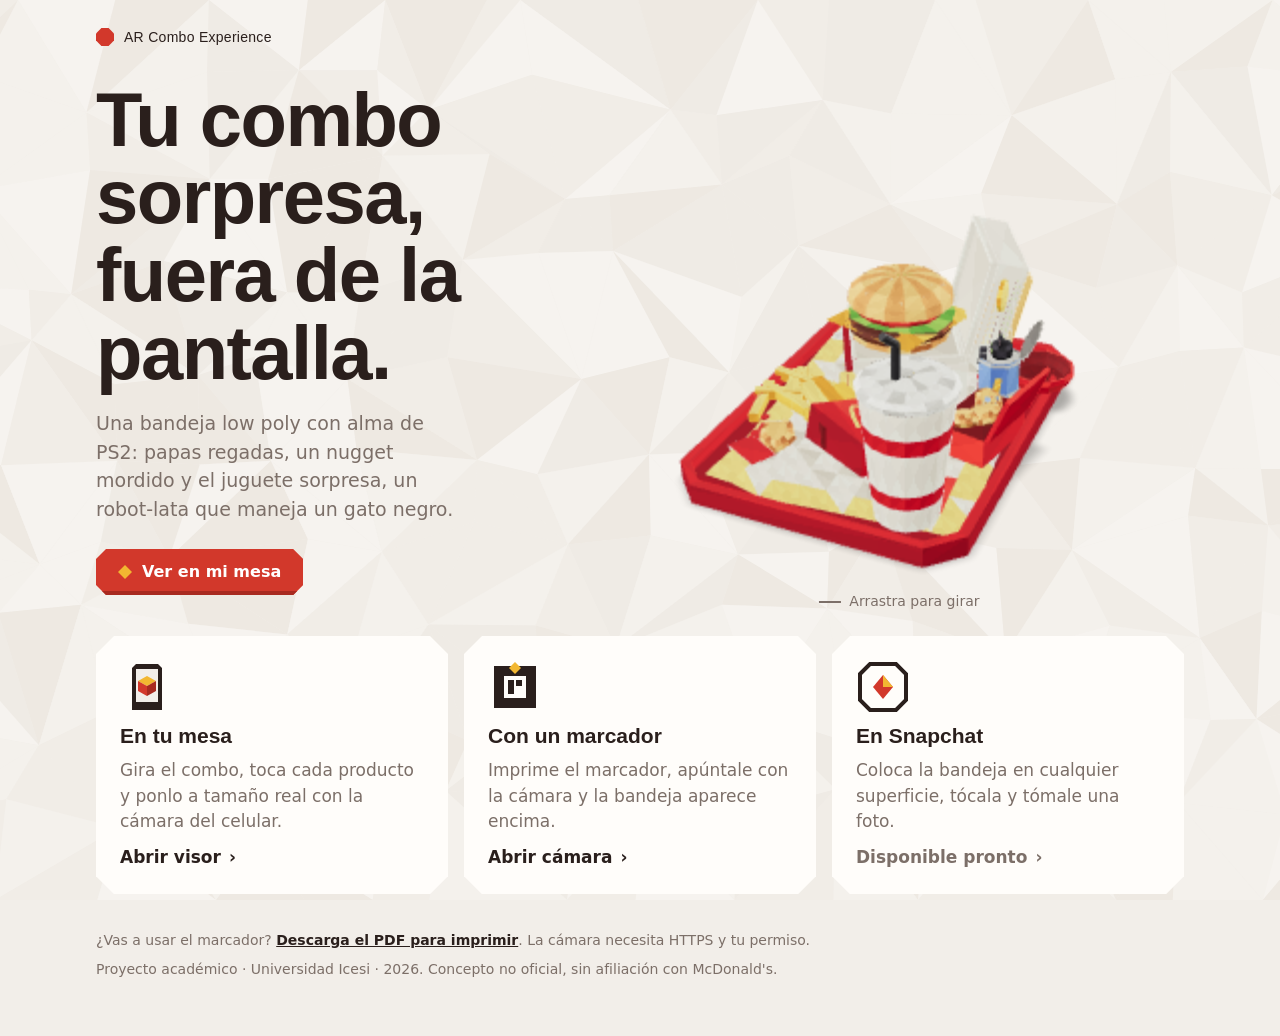
==== index.html @ fbdee3ca "Add files via upload" ====
<!doctype html>
<html lang="es">
<head>
  <meta charset="utf-8">
  <meta name="viewport" content="width=device-width, initial-scale=1">
  <title>McDonald's AR Combo Experience</title>
  <meta name="description" content="Un combo sorpresa low poly, estilo PS2, en tres experiencias de realidad aumentada.">
  <link rel="icon" href="img/icon.png">
  <link rel="stylesheet" href="style.css">
  <script type="module" src="lib/model-viewer.min.js"></script>
</head>
<body>
  <main class="page">
    <div class="brand"><i></i>AR Combo Experience</div>

    <section class="hero">
      <div>
        <h1>Tu combo sorpresa, fuera de la pantalla.</h1>
        <p>Una bandeja low poly con alma de PS2: papas regadas, un nugget mordido y el juguete sorpresa, un robot-lata que maneja un gato negro.</p>
        <a class="btn cut" href="webar.html"><span class="gem"></span>Ver en mi mesa</a>
      </div>
      <div class="stage" id="stage">
        <model-viewer src="models/McDonalds_AR_Combo.glb" poster="img/poster.png" alt="Bandeja low poly con hamburguesa en su caja abierta, papas regadas, bebida, nuggets y un robot-lata con un gato adentro"
          camera-controls disable-zoom auto-rotate auto-rotate-delay="0" rotation-per-second="14deg" interaction-prompt="none"
          camera-orbit="20deg 62deg auto" environment-image="neutral" exposure="0.9" tone-mapping="aces" shadow-intensity="0.8" shadow-softness="0.8" autoplay></model-viewer>
        <span class="drag">Arrastra para girar</span>
      </div>
    </section>

    <section class="modes" aria-label="Experiencias">
      <a class="mode cut" href="webar.html">
        <svg viewBox="0 0 54 54" aria-hidden="true"><polygon points="16,4 38,4 42,8 42,50 12,50 12,8" fill="#2A1F1C"/><polygon points="16,9 38,9 38,42 16,42" fill="#F2EEE9"/><polygon points="27,16 36,21 27,26 18,21" fill="#F2B731"/><polygon points="18,21 27,26 27,36 18,31" fill="#D2382B"/><polygon points="36,21 27,26 27,36 36,31" fill="#A82A20"/></svg>
        <h2>En tu mesa</h2>
        <p>Gira el combo, toca cada producto y ponlo a tamaño real con la cámara del celular.</p>
        <span class="go">Abrir visor <span>›</span></span>
      </a>
      <a class="mode cut" href="marcador.html">
        <svg viewBox="0 0 54 54" aria-hidden="true"><polygon points="6,6 48,6 48,48 6,48" fill="#2A1F1C"/><polygon points="16,16 38,16 38,38 16,38" fill="#FFFDFA"/><polygon points="20,20 26,20 26,34 20,34" fill="#2A1F1C"/><polygon points="28,20 34,20 34,26 28,26" fill="#2A1F1C"/><polygon points="27,2 33,8 27,14 21,8" fill="#F2B731"/></svg>
        <h2>Con un marcador</h2>
        <p>Imprime el marcador, apúntale con la cámara y la bandeja aparece encima.</p>
        <span class="go">Abrir cámara <span>›</span></span>
      </a>
      <!-- Cuando publiquen el Lens, cambien href="#" por el enlace de Snapchat y quiten la clase "soon" -->
      <a class="mode cut soon" id="lens-card" href="#lens">
        <svg viewBox="0 0 54 54" aria-hidden="true"><polygon points="4,14 14,4 40,4 50,14 50,40 40,50 14,50 4,40" fill="none" stroke="#2A1F1C" stroke-width="4"/><polygon points="27,15 37,27 27,39 17,27" fill="#D2382B"/><polygon points="27,15 37,27 27,27" fill="#F2B731"/></svg>
        <h2>En Snapchat</h2>
        <p>Coloca la bandeja en cualquier superficie, tócala y tómale una foto.</p>
        <span class="go">Disponible pronto <span>›</span></span>
      </a>
    </section>

    <footer class="foot" id="lens">
      <span>¿Vas a usar el marcador? <a href="data/marcadores_imprimir.pdf" target="_blank">Descarga el PDF para imprimir</a>. La cámara necesita HTTPS y tu permiso.</span>
      <span>Proyecto académico · Universidad Icesi · 2026. Concepto no oficial, sin afiliación con McDonald's.</span>
    </footer>
  </main>
  <script>
    const stage = document.getElementById('stage');
    stage.addEventListener('pointerdown', () => stage.classList.add('touched'), { once: true });
  </script>
</body>
</html>
---- style.css ----
/* McDonald's AR Combo Experience · UI limpia low poly
   Firma visual: esquinas achaflanadas (como la bandeja octagonal del modelo) y fondo de papel facetado. */
@font-face { font-family: 'Unbounded'; src: url('fonts/unbounded-500.woff2') format('woff2'); font-weight: 500; font-display: swap; }
@font-face { font-family: 'Unbounded'; src: url('fonts/unbounded-700.woff2') format('woff2'); font-weight: 700; font-display: swap; }
@font-face { font-family: 'Figtree'; src: url('fonts/figtree-400.woff2') format('woff2'); font-weight: 400; font-display: swap; }
@font-face { font-family: 'Figtree'; src: url('fonts/figtree-600.woff2') format('woff2'); font-weight: 600; font-display: swap; }

:root {
  --liner: #F2EEE9;      /* papel de bandeja */
  --sheet: #FFFDFA;      /* superficies */
  --ink: #2A1F1C;        /* texto, café oscuro */
  --muted: #7C6F68;
  --line: #E2DBD2;
  --tray: #D2382B;       /* rojo bandeja, solo para la acción principal */
  --tray-deep: #A82A20;
  --fry: #F2B731;        /* amarillo papa, para estados activos */
  --cut: 14px;           /* tamaño del chaflán */
  --display: 'Unbounded', 'Arial Black', sans-serif;
  --body: 'Figtree', system-ui, sans-serif;
  --ease: cubic-bezier(.2, .8, .2, 1);
}
* { box-sizing: border-box; margin: 0; padding: 0; }
html, body { height: 100%; }
body {
  font-family: var(--body); font-size: 17px; line-height: 1.5; color: var(--ink);
  background: var(--liner) url('img/liner.svg') center / cover fixed;
  -webkit-font-smoothing: antialiased;
}
a { color: inherit; }
:focus-visible { outline: 3px solid var(--fry); outline-offset: 3px; }

/* Forma achaflanada reutilizable */
.cut { clip-path: polygon(var(--cut) 0, calc(100% - var(--cut)) 0, 100% var(--cut), 100% calc(100% - var(--cut)), calc(100% - var(--cut)) 100%, var(--cut) 100%, 0 calc(100% - var(--cut)), 0 var(--cut)); }

/* Botones */
.btn {
  --cut: 10px;
  display: inline-flex; align-items: center; gap: 10px; border: 0; cursor: pointer; text-decoration: none;
  font: 600 16px/1 var(--body); padding: 15px 22px; color: #fff; background: var(--tray);
  box-shadow: inset 0 -4px 0 var(--tray-deep);
  transition: transform .18s var(--ease), box-shadow .18s var(--ease), background .18s;
}
.btn:hover { transform: translateY(-2px); }
.btn:active { transform: translateY(2px); box-shadow: inset 0 0 0 var(--tray-deep); }
.btn.ghost { color: var(--ink); background: var(--sheet); box-shadow: inset 0 -3px 0 var(--line); }
.btn .gem { width: 14px; height: 14px; background: var(--fry); clip-path: polygon(50% 0, 100% 50%, 50% 100%, 0 50%); transition: transform .5s var(--ease); }
.btn:hover .gem { transform: rotate(180deg); }

/* ---------------- Portada ---------------- */
.page { max-width: 1120px; margin: 0 auto; padding: 28px 16px 56px; }
.brand { display: flex; align-items: center; gap: 10px; font: 500 14px/1 var(--display); letter-spacing: .02em; }
.brand i { width: 18px; height: 18px; background: var(--tray); clip-path: polygon(30% 0, 70% 0, 100% 30%, 100% 70%, 70% 100%, 30% 100%, 0 70%, 0 30%); }
.hero { display: grid; grid-template-columns: 1fr 1.15fr; gap: 24px; align-items: center; min-height: 520px; margin-top: 12px; }
.hero h1 { font: 700 clamp(40px, 6.4vw, 76px)/1.02 var(--display); letter-spacing: -.02em; }
.hero p { margin: 18px 0 26px; max-width: 30ch; font-size: 19px; color: var(--muted); }
.stage { position: relative; height: clamp(360px, 52vw, 560px); }
.stage model-viewer { width: 100%; height: 100%; background: transparent; --poster-color: transparent; }
.stage .drag { position: absolute; left: 50%; bottom: 6px; transform: translateX(-50%); font-size: 14px; color: var(--muted);
  display: flex; gap: 8px; align-items: center; transition: opacity .4s; }
.stage .drag::before { content: ''; width: 22px; height: 2px; background: var(--muted); animation: swipe 2.4s var(--ease) infinite; }
.stage.touched .drag { opacity: 0; }
@keyframes swipe { 0%, 100% { transform: translateX(-6px); } 50% { transform: translateX(6px); } }

.modes { display: grid; grid-template-columns: repeat(3, 1fr); gap: 16px; margin-top: 18px; }
.mode {
  --cut: 18px; position: relative; display: flex; flex-direction: column; gap: 10px; padding: 24px; min-height: 230px;
  background: var(--sheet); text-decoration: none; overflow: hidden;
  transition: transform .25s var(--ease), background .25s;
}
.mode::after { /* faceta que se ilumina */
  content: ''; position: absolute; right: 0; bottom: 0; width: 120px; height: 120px; background: var(--fry); opacity: .0;
  clip-path: polygon(100% 0, 100% 100%, 0 100%); transition: opacity .3s var(--ease), transform .3s var(--ease); transform: translate(20px, 20px);
}
.mode:hover { transform: translateY(-4px); }
.mode:hover::after { opacity: .9; transform: translate(0, 0); }
.mode svg { width: 54px; height: 54px; }
.mode h2 { font: 700 21px/1.15 var(--display); }
.mode p { color: var(--muted); max-width: 28ch; }
.mode .go { margin-top: auto; font-weight: 600; display: flex; align-items: center; gap: 8px; position: relative; z-index: 1; }
.mode .go span { display: inline-block; transition: transform .25s var(--ease); }
.mode:hover .go span { transform: translateX(5px); }
.mode.soon .go { color: var(--muted); }

.foot { margin-top: 36px; display: flex; flex-wrap: wrap; gap: 8px 24px; justify-content: space-between; font-size: 14px; color: var(--muted); }
.foot a { font-weight: 600; color: var(--ink); }

/* ---------------- Visor WebAR ---------------- */
.viewer { display: grid; grid-template-rows: auto 1fr auto; height: 100dvh; }
.bar { display: flex; align-items: center; justify-content: space-between; gap: 12px; padding: 14px 16px; }
.back { --cut: 8px; display: inline-flex; align-items: center; gap: 8px; padding: 10px 14px; background: var(--sheet); text-decoration: none; font-weight: 600; font-size: 15px; transition: transform .18s var(--ease); }
.back:hover { transform: translateX(-3px); }
.switch { display: inline-flex; align-items: center; gap: 10px; font-size: 15px; font-weight: 600; cursor: pointer; user-select: none; }
.switch input { position: absolute; opacity: 0; }
.switch .track { --cut: 6px; width: 46px; height: 26px; background: var(--line); position: relative; transition: background .2s; }
.switch .knob { position: absolute; top: 4px; left: 4px; width: 18px; height: 18px; background: var(--sheet); transition: transform .25s var(--ease); clip-path: polygon(25% 0, 75% 0, 100% 25%, 100% 75%, 75% 100%, 25% 100%, 0 75%, 0 25%); }
.switch input:checked + .track { background: var(--ink); }
.switch input:checked + .track .knob { transform: translateX(20px); background: var(--fry); }
.switch input:focus-visible + .track { outline: 3px solid var(--fry); outline-offset: 2px; }

.viewer model-viewer { width: 100%; height: 100%; min-height: 300px; background: transparent; --poster-color: transparent; --progress-bar-color: var(--tray); }
.hotspot { border: 0; background: none; padding: 0; cursor: pointer; display: block; }
.hotspot .dot { display: block; width: 14px; height: 14px; background: var(--sheet); border: 3px solid var(--ink); transform: rotate(45deg); transition: transform .25s var(--ease), background .2s; }
.hotspot .tip { position: absolute; left: 50%; bottom: 22px; transform: translateX(-50%) translateY(4px); white-space: nowrap; font-size: 13px; font-weight: 600;
  background: var(--ink); color: var(--sheet); padding: 6px 10px; opacity: 0; pointer-events: none; transition: opacity .2s, transform .2s var(--ease); }
.hotspot:hover .tip, .hotspot.active .tip, .labels-on .hotspot .tip { opacity: 1; transform: translateX(-50%) translateY(0); }
.hotspot:hover .dot, .hotspot.active .dot { transform: rotate(45deg) scale(1.25); background: var(--fry); }
.hotspot[data-visible="false"] { opacity: 0; pointer-events: none; }
.hotspot.pulse .dot { animation: pulse 1.6s var(--ease) 2; }
@keyframes pulse { 50% { box-shadow: 0 0 0 8px rgba(242,183,49,.35); } }

.dock { padding: 12px 16px 18px; display: grid; gap: 12px; }
.chips { display: flex; gap: 8px; overflow-x: auto; scrollbar-width: none; padding-bottom: 2px; }
.chips::-webkit-scrollbar { display: none; }
.chip { --cut: 7px; flex: none; border: 0; cursor: pointer; font: 600 14px/1 var(--body); padding: 10px 14px; background: var(--sheet); color: var(--ink);
  transition: background .2s, transform .18s var(--ease); }
.chip:hover { transform: translateY(-2px); }
.chip[aria-pressed="true"] { background: var(--ink); color: var(--sheet); }
.dock-row { display: flex; align-items: center; justify-content: space-between; gap: 12px; flex-wrap: wrap; }
.status { font-size: 15px; color: var(--muted); max-width: 46ch; }
.ar-btn { position: absolute; left: 50%; bottom: 16px; transform: translateX(-50%); }
.ar-btn:hover { transform: translateX(-50%) translateY(-2px); }
.ar-btn:active { transform: translateX(-50%) translateY(2px); }

/* ---------------- Marcador AR.js ---------------- */
.cam-ui { position: fixed; inset: 0; z-index: 10; pointer-events: none; }
.cam-ui .bar { pointer-events: auto; }
.reticle { position: absolute; left: 50%; top: 46%; width: min(62vw, 300px); aspect-ratio: 1; transform: translate(-50%, -50%); transition: opacity .3s, transform .4s var(--ease); }
.reticle i { position: absolute; width: 34px; height: 34px; border: 4px solid var(--sheet); animation: breathe 2s var(--ease) infinite; }
.reticle i:nth-child(1) { top: 0; left: 0; border-right: 0; border-bottom: 0; }
.reticle i:nth-child(2) { top: 0; right: 0; border-left: 0; border-bottom: 0; }
.reticle i:nth-child(3) { bottom: 0; left: 0; border-right: 0; border-top: 0; }
.reticle i:nth-child(4) { bottom: 0; right: 0; border-left: 0; border-top: 0; }
@keyframes breathe { 50% { transform: scale(.88); } }
.found .reticle { opacity: 0; transform: translate(-50%, -50%) scale(1.25); }
.pill { --cut: 9px; position: absolute; left: 50%; bottom: 24px; transform: translateX(-50%); padding: 12px 18px; font-weight: 600; font-size: 15px;
  background: var(--sheet); color: var(--ink); white-space: nowrap; transition: background .3s, transform .3s var(--ease); }
.found .pill { background: var(--fry); transform: translateX(-50%) translateY(-6px); }
.intro { position: fixed; inset: 0; z-index: 20; display: grid; place-items: center; padding: 16px; background: var(--liner) url('img/liner.svg') center / cover; transition: opacity .45s var(--ease), visibility .45s; }
.intro.hidden { opacity: 0; visibility: hidden; }
.intro .card { --cut: 22px; background: var(--sheet); padding: 32px 28px; max-width: 440px; width: 100%; text-align: left; display: grid; gap: 18px; }
.intro h1 { font: 700 30px/1.1 var(--display); }
.intro p { color: var(--muted); }
.markers { display: flex; gap: 14px; }
.markers figure { display: grid; gap: 6px; font-size: 13px; color: var(--muted); }
.markers img { width: 104px; height: 104px; background: #fff; padding: 6px; }

@media (max-width: 820px) {
  .hero { grid-template-columns: 1fr; min-height: 0; }
  .stage { order: -1; height: 360px; }
  .modes { grid-template-columns: 1fr; }
  .mode { min-height: 0; }
}
@media (prefers-reduced-motion: reduce) {
  *, *::before, *::after { animation: none !important; transition: none !important; }
}
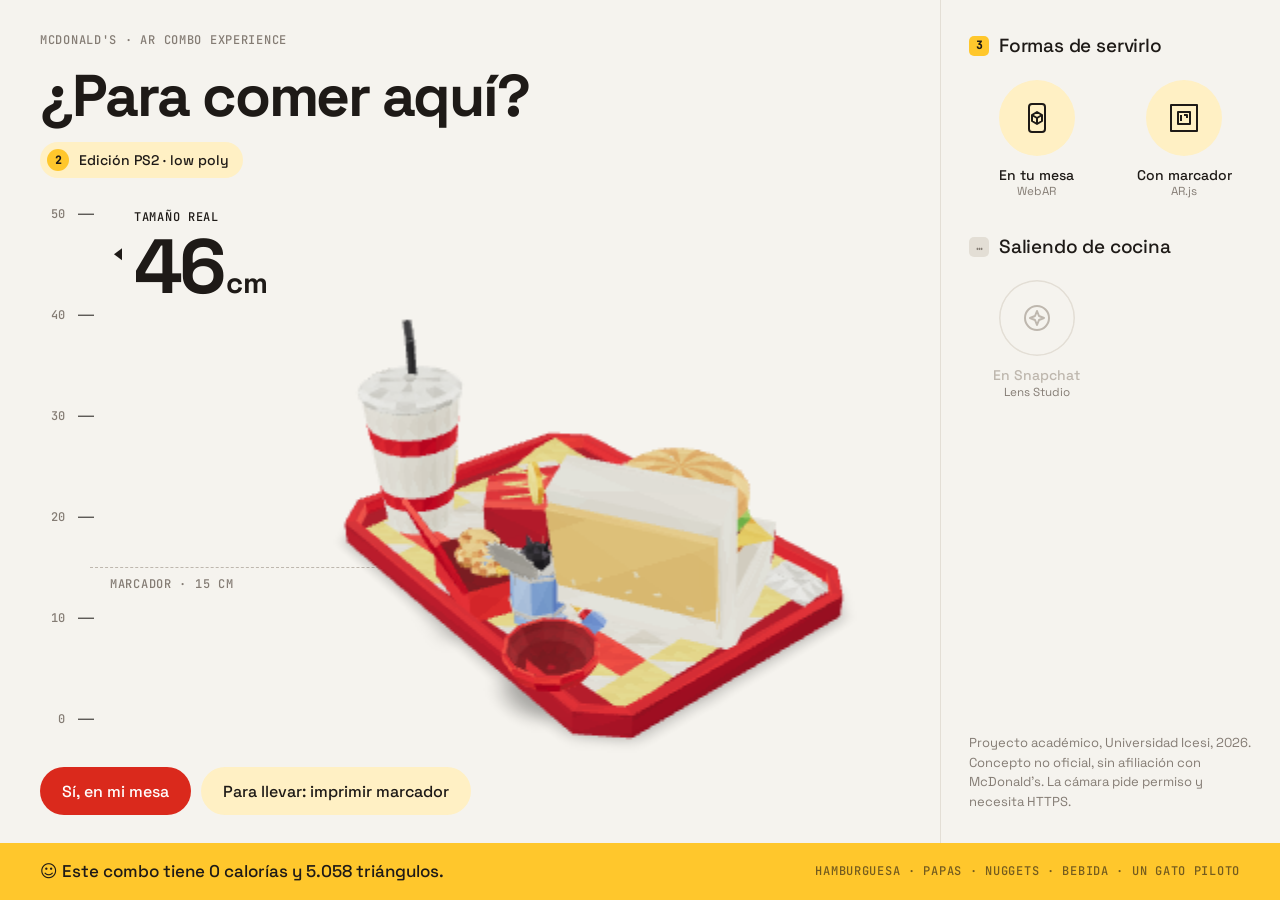
==== commit 4d3f9c3d: "Rediseño portada: ficha técnica con regla de tamaño real, fondo plano, sin microinteracciones Co-Aut" ====
--- a/index.html
+++ b/index.html
@@ -3,60 +3,89 @@
 <head>
   <meta charset="utf-8">
   <meta name="viewport" content="width=device-width, initial-scale=1">
-  <title>McDonald's AR Combo Experience</title>
-  <meta name="description" content="Un combo sorpresa low poly, estilo PS2, en tres experiencias de realidad aumentada.">
+  <title>¿Para comer aquí? · McDonald's AR Combo Experience</title>
+  <meta name="description" content="Un combo low poly estilo PS2 que se sirve en tu mesa, a tamaño real.">
   <link rel="icon" href="img/icon.png">
+  <link rel="preload" href="fonts/space-grotesk-700.woff2" as="font" type="font/woff2" crossorigin>
   <link rel="stylesheet" href="style.css">
   <script type="module" src="lib/model-viewer.min.js"></script>
 </head>
 <body>
-  <main class="page">
-    <div class="brand"><i></i>AR Combo Experience</div>
+  <div class="home">
+    <main class="main">
+      <header>
+        <p class="kicker mono">McDonald's · AR Combo Experience</p>
+        <h1 class="title">¿Para comer aquí?</h1>
+        <span class="tag"><i>2</i>Edición PS2 · low poly</span>
+      </header>
 
-    <section class="hero">
-      <div>
-        <h1>Tu combo sorpresa, fuera de la pantalla.</h1>
-        <p>Una bandeja low poly con alma de PS2: papas regadas, un nugget mordido y el juguete sorpresa, un robot-lata que maneja un gato negro.</p>
-        <a class="btn cut" href="webar.html"><span class="gem"></span>Ver en mi mesa</a>
+      <section class="board">
+        <!-- Regla en cm: la bandeja del modelo mide 46 cm; el marcador impreso, 15 cm -->
+        <div class="ruler" aria-label="La bandeja mide 46 centímetros">
+          <ol class="mono" aria-hidden="true">
+            <li style="bottom:100%"><span>50</span></li>
+            <li style="bottom:80%"><span>40</span></li>
+            <li style="bottom:60%"><span>30</span></li>
+            <li style="bottom:40%"><span>20</span></li>
+            <li style="bottom:20%"><span>10</span></li>
+            <li style="bottom:0%"><span>0</span></li>
+          </ol>
+          <div class="now" style="bottom:92%"><div><em class="mono">Tamaño real</em><b>46<small>cm</small></b></div></div>
+          <div class="ref" style="bottom:30%"><span class="mono">Marcador · 15 cm</span></div>
+        </div>
+
+        <div class="stage">
+          <model-viewer src="models/McDonalds_AR_Combo.glb" poster="img/poster.png"
+            alt="Bandeja low poly con hamburguesa en su caja abierta, papas regadas, bebida, nuggets y un robot-lata con un gato adentro"
+            camera-controls disable-zoom auto-rotate auto-rotate-delay="0" rotation-per-second="10deg" interaction-prompt="none"
+            id="combo" camera-orbit="20deg 62deg 90%" environment-image="neutral" exposure="0.95" tone-mapping="aces"
+            shadow-intensity="0.7" shadow-softness="1" autoplay></model-viewer>
+        </div>
+      </section>
+
+      <div class="cta">
+        <a class="btn" href="webar.html">Sí, en mi mesa</a>
+        <a class="btn soft" href="data/marcadores_imprimir.pdf" target="_blank">Para llevar: imprimir marcador</a>
       </div>
-      <div class="stage" id="stage">
-        <model-viewer src="models/McDonalds_AR_Combo.glb" poster="img/poster.png" alt="Bandeja low poly con hamburguesa en su caja abierta, papas regadas, bebida, nuggets y un robot-lata con un gato adentro"
-          camera-controls disable-zoom auto-rotate auto-rotate-delay="0" rotation-per-second="14deg" interaction-prompt="none"
-          camera-orbit="20deg 62deg auto" environment-image="neutral" exposure="0.9" tone-mapping="aces" shadow-intensity="0.8" shadow-softness="0.8" autoplay></model-viewer>
-        <span class="drag">Arrastra para girar</span>
-      </div>
-    </section>
+    </main>
 
-    <section class="modes" aria-label="Experiencias">
-      <a class="mode cut" href="webar.html">
-        <svg viewBox="0 0 54 54" aria-hidden="true"><polygon points="16,4 38,4 42,8 42,50 12,50 12,8" fill="#2A1F1C"/><polygon points="16,9 38,9 38,42 16,42" fill="#F2EEE9"/><polygon points="27,16 36,21 27,26 18,21" fill="#F2B731"/><polygon points="18,21 27,26 27,36 18,31" fill="#D2382B"/><polygon points="36,21 27,26 27,36 36,31" fill="#A82A20"/></svg>
-        <h2>En tu mesa</h2>
-        <p>Gira el combo, toca cada producto y ponlo a tamaño real con la cámara del celular.</p>
-        <span class="go">Abrir visor <span>›</span></span>
-      </a>
-      <a class="mode cut" href="marcador.html">
-        <svg viewBox="0 0 54 54" aria-hidden="true"><polygon points="6,6 48,6 48,48 6,48" fill="#2A1F1C"/><polygon points="16,16 38,16 38,38 16,38" fill="#FFFDFA"/><polygon points="20,20 26,20 26,34 20,34" fill="#2A1F1C"/><polygon points="28,20 34,20 34,26 28,26" fill="#2A1F1C"/><polygon points="27,2 33,8 27,14 21,8" fill="#F2B731"/></svg>
-        <h2>Con un marcador</h2>
-        <p>Imprime el marcador, apúntale con la cámara y la bandeja aparece encima.</p>
-        <span class="go">Abrir cámara <span>›</span></span>
-      </a>
-      <!-- Cuando publiquen el Lens, cambien href="#" por el enlace de Snapchat y quiten la clase "soon" -->
-      <a class="mode cut soon" id="lens-card" href="#lens">
-        <svg viewBox="0 0 54 54" aria-hidden="true"><polygon points="4,14 14,4 40,4 50,14 50,40 40,50 14,50 4,40" fill="none" stroke="#2A1F1C" stroke-width="4"/><polygon points="27,15 37,27 27,39 17,27" fill="#D2382B"/><polygon points="27,15 37,27 27,27" fill="#F2B731"/></svg>
-        <h2>En Snapchat</h2>
-        <p>Coloca la bandeja en cualquier superficie, tócala y tómale una foto.</p>
-        <span class="go">Disponible pronto <span>›</span></span>
-      </a>
-    </section>
+    <aside class="aside">
+      <section>
+        <h2><i>3</i>Formas de servirlo</h2>
+        <div class="ways">
+          <a class="way" href="webar.html">
+            <span class="disc"><svg viewBox="0 0 34 34" fill="none" stroke="#1E1A17" stroke-width="2" stroke-linejoin="round" aria-hidden="true"><rect x="9" y="3" width="16" height="28" rx="3"/><path d="M17 11l5 3v6l-5 3-5-3v-6z"/><path d="M12 14l5 3 5-3M17 17v6"/></svg></span>
+            <span>En tu mesa<small>WebAR</small></span>
+          </a>
+          <a class="way" href="marcador.html">
+            <span class="disc"><svg viewBox="0 0 34 34" fill="none" stroke="#1E1A17" stroke-width="2" stroke-linejoin="round" aria-hidden="true"><rect x="4" y="4" width="26" height="26"/><rect x="11" y="11" width="12" height="12"/><path d="M14 14v6M17 14h3v3"/></svg></span>
+            <span>Con marcador<small>AR.js</small></span>
+          </a>
+        </div>
+      </section>
 
-    <footer class="foot" id="lens">
-      <span>¿Vas a usar el marcador? <a href="data/marcadores_imprimir.pdf" target="_blank">Descarga el PDF para imprimir</a>. La cámara necesita HTTPS y tu permiso.</span>
-      <span>Proyecto académico · Universidad Icesi · 2026. Concepto no oficial, sin afiliación con McDonald's.</span>
+      <!-- Cuando publiquen el Lens: cambien href="#" por el enlace de Snapchat, muevan este <a> a la sección de arriba y borren esta sección -->
+      <section class="off">
+        <h2><i>…</i>Saliendo de cocina</h2>
+        <div class="ways">
+          <a class="way" id="lens-card" href="#" aria-disabled="true">
+            <span class="disc"><svg viewBox="0 0 34 34" fill="none" stroke-width="2" stroke-linejoin="round" aria-hidden="true"><circle cx="17" cy="17" r="12"/><path d="M17 10l2 5 5 2-5 2-2 5-2-5-5-2 5-2z"/></svg></span>
+            <span>En Snapchat<small>Lens Studio</small></span>
+          </a>
+        </div>
+      </section>
+
+      <p class="credit">Proyecto académico, Universidad Icesi, 2026. Concepto no oficial, sin afiliación con McDonald's. La cámara pide permiso y necesita HTTPS.</p>
+    </aside>
+
+    <footer class="strip">
+      <p>☺ Este combo tiene 0 calorías y 5.058 triángulos.</p>
+      <span class="mono">Hamburguesa · papas · nuggets · bebida · un gato piloto</span>
     </footer>
-  </main>
+  </div>
   <script>
-    const stage = document.getElementById('stage');
-    stage.addEventListener('pointerdown', () => stage.classList.add('touched'), { once: true });
+    // En pantallas angostas la cámara se aleja para que la bandeja no se corte
+    if (matchMedia('(max-width: 1000px)').matches) document.getElementById('combo').cameraOrbit = '20deg 62deg 108%';
   </script>
 </body>
 </html>
--- a/style.css
+++ b/style.css
@@ -1,155 +1,172 @@
-/* McDonald's AR Combo Experience · UI limpia low poly
-   Firma visual: esquinas achaflanadas (como la bandeja octagonal del modelo) y fondo de papel facetado. */
-@font-face { font-family: 'Unbounded'; src: url('fonts/unbounded-500.woff2') format('woff2'); font-weight: 500; font-display: swap; }
-@font-face { font-family: 'Unbounded'; src: url('fonts/unbounded-700.woff2') format('woff2'); font-weight: 700; font-display: swap; }
-@font-face { font-family: 'Figtree'; src: url('fonts/figtree-400.woff2') format('woff2'); font-weight: 400; font-display: swap; }
-@font-face { font-family: 'Figtree'; src: url('fonts/figtree-600.woff2') format('woff2'); font-weight: 600; font-display: swap; }
+/* McDonald's AR Combo Experience
+   Fondo plano, sin texturas. El combo es el protagonista; la interfaz se comporta como una ficha técnica. */
+@font-face { font-family: 'Space Grotesk'; src: url('fonts/space-grotesk-400.woff2') format('woff2'); font-weight: 400; font-display: swap; }
+@font-face { font-family: 'Space Grotesk'; src: url('fonts/space-grotesk-500.woff2') format('woff2'); font-weight: 500; font-display: swap; }
+@font-face { font-family: 'Space Grotesk'; src: url('fonts/space-grotesk-700.woff2') format('woff2'); font-weight: 700; font-display: swap; }
+@font-face { font-family: 'JetBrains Mono'; src: url('fonts/jetbrains-mono-500.woff2') format('woff2'); font-weight: 500; font-display: swap; }
 
 :root {
-  --liner: #F2EEE9;      /* papel de bandeja */
-  --sheet: #FFFDFA;      /* superficies */
-  --ink: #2A1F1C;        /* texto, café oscuro */
-  --muted: #7C6F68;
-  --line: #E2DBD2;
-  --tray: #D2382B;       /* rojo bandeja, solo para la acción principal */
-  --tray-deep: #A82A20;
-  --fry: #F2B731;        /* amarillo papa, para estados activos */
-  --cut: 14px;           /* tamaño del chaflán */
-  --display: 'Unbounded', 'Arial Black', sans-serif;
-  --body: 'Figtree', system-ui, sans-serif;
-  --ease: cubic-bezier(.2, .8, .2, 1);
+  --bg: #F5F3EE;
+  --surface: #FFFFFF;
+  --ink: #1E1A17;
+  --muted: #847C74;
+  --faint: #BEB7AE;
+  --line: #E3DED5;
+  --red: #DA291C;
+  --red-dark: #B51F14;
+  --yellow: #FFC72C;
+  --yellow-soft: #FFF0C4;
+  --red-soft: #FBE4E1;
+  --sans: 'Space Grotesk', system-ui, sans-serif;
+  --mono: 'JetBrains Mono', ui-monospace, monospace;
 }
 * { box-sizing: border-box; margin: 0; padding: 0; }
 html, body { height: 100%; }
-body {
-  font-family: var(--body); font-size: 17px; line-height: 1.5; color: var(--ink);
-  background: var(--liner) url('img/liner.svg') center / cover fixed;
-  -webkit-font-smoothing: antialiased;
+body { font-family: var(--sans); font-size: 16px; line-height: 1.45; color: var(--ink); background: var(--bg); -webkit-font-smoothing: antialiased; }
+a { color: inherit; text-decoration: none; }
+button { font: inherit; color: inherit; }
+:focus-visible { outline: 2px solid var(--ink); outline-offset: 3px; }
+
+.mono { font-family: var(--mono); font-size: 12px; letter-spacing: .06em; text-transform: uppercase; }
+
+/* Botones: píldoras planas. Solo cambian de color al pasar el cursor. */
+.btn {
+  display: inline-flex; align-items: center; justify-content: center; gap: 10px; min-height: 48px; padding: 0 22px;
+  border: 0; border-radius: 999px; cursor: pointer; font-weight: 500; font-size: 16px; white-space: nowrap;
+  background: var(--red); color: #fff; transition: background .15s;
 }
-a { color: inherit; }
-:focus-visible { outline: 3px solid var(--fry); outline-offset: 3px; }
-
-/* Forma achaflanada reutilizable */
-.cut { clip-path: polygon(var(--cut) 0, calc(100% - var(--cut)) 0, 100% var(--cut), 100% calc(100% - var(--cut)), calc(100% - var(--cut)) 100%, var(--cut) 100%, 0 calc(100% - var(--cut)), 0 var(--cut)); }
-
-/* Botones */
-.btn {
-  --cut: 10px;
-  display: inline-flex; align-items: center; gap: 10px; border: 0; cursor: pointer; text-decoration: none;
-  font: 600 16px/1 var(--body); padding: 15px 22px; color: #fff; background: var(--tray);
-  box-shadow: inset 0 -4px 0 var(--tray-deep);
-  transition: transform .18s var(--ease), box-shadow .18s var(--ease), background .18s;
-}
-.btn:hover { transform: translateY(-2px); }
-.btn:active { transform: translateY(2px); box-shadow: inset 0 0 0 var(--tray-deep); }
-.btn.ghost { color: var(--ink); background: var(--sheet); box-shadow: inset 0 -3px 0 var(--line); }
-.btn .gem { width: 14px; height: 14px; background: var(--fry); clip-path: polygon(50% 0, 100% 50%, 50% 100%, 0 50%); transition: transform .5s var(--ease); }
-.btn:hover .gem { transform: rotate(180deg); }
+.btn:hover { background: var(--red-dark); }
+.btn.soft { background: var(--yellow-soft); color: var(--ink); }
+.btn.soft:hover { background: #FFE69C; }
+.btn.line { background: var(--surface); color: var(--ink); box-shadow: inset 0 0 0 1px var(--line); }
+.btn.line:hover { box-shadow: inset 0 0 0 1px var(--faint); }
 
 /* ---------------- Portada ---------------- */
-.page { max-width: 1120px; margin: 0 auto; padding: 28px 16px 56px; }
-.brand { display: flex; align-items: center; gap: 10px; font: 500 14px/1 var(--display); letter-spacing: .02em; }
-.brand i { width: 18px; height: 18px; background: var(--tray); clip-path: polygon(30% 0, 70% 0, 100% 30%, 100% 70%, 70% 100%, 30% 100%, 0 70%, 0 30%); }
-.hero { display: grid; grid-template-columns: 1fr 1.15fr; gap: 24px; align-items: center; min-height: 520px; margin-top: 12px; }
-.hero h1 { font: 700 clamp(40px, 6.4vw, 76px)/1.02 var(--display); letter-spacing: -.02em; }
-.hero p { margin: 18px 0 26px; max-width: 30ch; font-size: 19px; color: var(--muted); }
-.stage { position: relative; height: clamp(360px, 52vw, 560px); }
-.stage model-viewer { width: 100%; height: 100%; background: transparent; --poster-color: transparent; }
-.stage .drag { position: absolute; left: 50%; bottom: 6px; transform: translateX(-50%); font-size: 14px; color: var(--muted);
-  display: flex; gap: 8px; align-items: center; transition: opacity .4s; }
-.stage .drag::before { content: ''; width: 22px; height: 2px; background: var(--muted); animation: swipe 2.4s var(--ease) infinite; }
-.stage.touched .drag { opacity: 0; }
-@keyframes swipe { 0%, 100% { transform: translateX(-6px); } 50% { transform: translateX(6px); } }
+.home { min-height: 100dvh; display: grid; grid-template-columns: 1fr 340px; grid-template-rows: 1fr auto; }
+.main { padding: 32px 40px 28px; display: grid; grid-template-rows: auto 1fr auto; min-width: 0; }
+.kicker { color: var(--muted); }
+.title { margin-top: 18px; font-weight: 700; font-size: clamp(38px, 4.6vw, 64px); line-height: 1; letter-spacing: -.035em; }
+.tag { display: inline-flex; align-items: center; gap: 10px; margin-top: 16px; padding: 7px 14px 7px 7px; border-radius: 999px; background: var(--yellow-soft); font-weight: 500; font-size: 14px; }
+.tag i { width: 22px; height: 22px; border-radius: 50%; background: var(--yellow); display: grid; place-items: center; font: 700 11px/1 var(--mono); font-style: normal; }
 
-.modes { display: grid; grid-template-columns: repeat(3, 1fr); gap: 16px; margin-top: 18px; }
-.mode {
-  --cut: 18px; position: relative; display: flex; flex-direction: column; gap: 10px; padding: 24px; min-height: 230px;
-  background: var(--sheet); text-decoration: none; overflow: hidden;
-  transition: transform .25s var(--ease), background .25s;
+.board { display: grid; grid-template-columns: 220px 1fr; align-items: stretch; min-height: 420px; margin: 8px 0 12px; }
+
+/* Regla de tamaño real: 0 a 50 cm */
+.ruler { position: relative; margin: 28px 0 36px; }
+.ruler ol { list-style: none; position: absolute; inset: 0; }
+.ruler li { position: absolute; left: 0; display: flex; align-items: center; gap: 12px; transform: translateY(50%); color: var(--muted); }
+.ruler li span { width: 26px; text-align: right; }
+.ruler li::after { content: ''; width: 16px; height: 1px; background: var(--ink); }
+.ruler .now { position: absolute; left: 70px; transform: translateY(50%); display: flex; align-items: center; gap: 12px; }
+.ruler .now::before { content: ''; border: 6px solid transparent; border-right: 8px solid var(--ink); margin-left: -2px; }
+.ruler .now b { display: block; font-size: clamp(56px, 6vw, 84px); line-height: .85; letter-spacing: -.05em; }
+.ruler .now b small { font-size: .38em; letter-spacing: -.02em; margin-left: 4px; }
+.ruler .now em { font-style: normal; display: block; margin-bottom: 8px; }
+.ruler .ref { position: absolute; left: 50px; right: -200px; border-top: 1.5px dashed var(--faint); }
+.ruler .ref span { position: absolute; left: 20px; top: 8px; color: var(--muted); white-space: nowrap; }
+.stage { z-index: 1; }
+
+.stage { position: relative; min-width: 0; }
+.stage model-viewer { position: absolute; inset: 0; width: 100%; height: 100%; background: transparent; --poster-color: transparent; }
+
+.cta { display: flex; flex-wrap: wrap; gap: 10px; }
+
+.aside { border-left: 1px solid var(--line); padding: 32px 28px; display: flex; flex-direction: column; gap: 34px; }
+.aside h2 { display: flex; align-items: center; gap: 10px; font-size: 19px; font-weight: 500; letter-spacing: -.01em; }
+.aside h2 i { width: 20px; height: 20px; border-radius: 5px; background: var(--yellow); display: grid; place-items: center; font: 700 11px/1 var(--mono); font-style: normal; }
+.aside .off h2 i { background: var(--line); color: var(--muted); }
+.ways { display: grid; grid-template-columns: repeat(2, 1fr); gap: 22px 12px; margin-top: 20px; }
+.way { display: grid; justify-items: center; gap: 10px; text-align: center; font-size: 14px; font-weight: 500; line-height: 1.3; }
+.way .disc { width: 76px; height: 76px; border-radius: 50%; display: grid; place-items: center; background: var(--yellow-soft); box-shadow: inset 0 0 0 1px transparent; transition: box-shadow .15s, background .15s; }
+.way .disc svg { width: 34px; height: 34px; }
+.way:hover .disc { background: var(--yellow); }
+.way small { display: block; color: var(--muted); font-weight: 400; }
+.off .way { color: var(--faint); cursor: default; }
+.off .way .disc { background: transparent; box-shadow: inset 0 0 0 1.5px var(--line); }
+.off .way:hover .disc { background: transparent; }
+.off .way svg * { stroke: var(--faint); }
+.aside .credit { margin-top: auto; color: var(--muted); font-size: 13px; line-height: 1.5; }
+.aside .credit a { color: var(--ink); text-decoration: underline; text-underline-offset: 3px; }
+
+.strip { grid-column: 1 / -1; background: var(--yellow); padding: 16px 40px; display: flex; align-items: center; justify-content: space-between; gap: 8px 24px; flex-wrap: wrap; }
+.strip p { font-weight: 500; font-size: 17px; }
+.strip .mono { color: rgba(30, 26, 23, .62); }
+
+@media (max-width: 1000px) {
+  .home { grid-template-columns: 1fr; }
+  .main { padding: 22px 18px 20px; }
+  .board { position: relative; grid-template-columns: 1fr; min-height: 0; margin: 4px 0 16px; }
+  .ruler { position: absolute; left: 0; top: 0; bottom: 0; width: 100%; margin: 12px 0 18px; pointer-events: none; }
+  .ruler .now { left: 46px; }
+  .ruler .now b { font-size: 42px; }
+  .ruler .now em { margin-bottom: 4px; }
+  .ruler li { gap: 8px; }
+  .ruler li span { width: 20px; }
+  .ruler li::after { width: 10px; }
+  .ruler .ref { display: none; }
+  .stage { height: 380px; }
+  .cta .btn { flex: 1 1 100%; }
+  .strip .mono { display: none; }
+  .aside { border-left: 0; border-top: 1px solid var(--line); padding: 26px 18px; gap: 28px; }
+  .ways { grid-template-columns: repeat(3, 1fr); }
+  .strip { padding: 14px 18px; }
+  .strip p { font-size: 15px; }
 }
-.mode::after { /* faceta que se ilumina */
-  content: ''; position: absolute; right: 0; bottom: 0; width: 120px; height: 120px; background: var(--fry); opacity: .0;
-  clip-path: polygon(100% 0, 100% 100%, 0 100%); transition: opacity .3s var(--ease), transform .3s var(--ease); transform: translate(20px, 20px);
-}
-.mode:hover { transform: translateY(-4px); }
-.mode:hover::after { opacity: .9; transform: translate(0, 0); }
-.mode svg { width: 54px; height: 54px; }
-.mode h2 { font: 700 21px/1.15 var(--display); }
-.mode p { color: var(--muted); max-width: 28ch; }
-.mode .go { margin-top: auto; font-weight: 600; display: flex; align-items: center; gap: 8px; position: relative; z-index: 1; }
-.mode .go span { display: inline-block; transition: transform .25s var(--ease); }
-.mode:hover .go span { transform: translateX(5px); }
-.mode.soon .go { color: var(--muted); }
-
-.foot { margin-top: 36px; display: flex; flex-wrap: wrap; gap: 8px 24px; justify-content: space-between; font-size: 14px; color: var(--muted); }
-.foot a { font-weight: 600; color: var(--ink); }
 
 /* ---------------- Visor WebAR ---------------- */
 .viewer { display: grid; grid-template-rows: auto 1fr auto; height: 100dvh; }
 .bar { display: flex; align-items: center; justify-content: space-between; gap: 12px; padding: 14px 16px; }
-.back { --cut: 8px; display: inline-flex; align-items: center; gap: 8px; padding: 10px 14px; background: var(--sheet); text-decoration: none; font-weight: 600; font-size: 15px; transition: transform .18s var(--ease); }
-.back:hover { transform: translateX(-3px); }
-.switch { display: inline-flex; align-items: center; gap: 10px; font-size: 15px; font-weight: 600; cursor: pointer; user-select: none; }
+.back { display: inline-flex; align-items: center; gap: 8px; min-height: 40px; padding: 0 16px; border-radius: 999px; background: var(--surface); box-shadow: inset 0 0 0 1px var(--line); font-weight: 500; font-size: 15px; }
+.back:hover { box-shadow: inset 0 0 0 1px var(--faint); }
+.switch { display: inline-flex; align-items: center; gap: 10px; font-size: 15px; font-weight: 500; cursor: pointer; user-select: none; }
 .switch input { position: absolute; opacity: 0; }
-.switch .track { --cut: 6px; width: 46px; height: 26px; background: var(--line); position: relative; transition: background .2s; }
-.switch .knob { position: absolute; top: 4px; left: 4px; width: 18px; height: 18px; background: var(--sheet); transition: transform .25s var(--ease); clip-path: polygon(25% 0, 75% 0, 100% 25%, 100% 75%, 75% 100%, 25% 100%, 0 75%, 0 25%); }
+.switch .track { width: 44px; height: 26px; border-radius: 999px; background: var(--line); position: relative; transition: background .15s; }
+.switch .knob { position: absolute; top: 3px; left: 3px; width: 20px; height: 20px; border-radius: 50%; background: var(--surface); transition: left .15s; }
 .switch input:checked + .track { background: var(--ink); }
-.switch input:checked + .track .knob { transform: translateX(20px); background: var(--fry); }
-.switch input:focus-visible + .track { outline: 3px solid var(--fry); outline-offset: 2px; }
+.switch input:checked + .track .knob { left: 21px; background: var(--yellow); }
+.switch input:focus-visible + .track { outline: 2px solid var(--ink); outline-offset: 2px; }
 
-.viewer model-viewer { width: 100%; height: 100%; min-height: 300px; background: transparent; --poster-color: transparent; --progress-bar-color: var(--tray); }
+.viewer model-viewer { width: 100%; height: 100%; min-height: 300px; background: transparent; --poster-color: transparent; --progress-bar-color: var(--red); }
 .hotspot { border: 0; background: none; padding: 0; cursor: pointer; display: block; }
-.hotspot .dot { display: block; width: 14px; height: 14px; background: var(--sheet); border: 3px solid var(--ink); transform: rotate(45deg); transition: transform .25s var(--ease), background .2s; }
-.hotspot .tip { position: absolute; left: 50%; bottom: 22px; transform: translateX(-50%) translateY(4px); white-space: nowrap; font-size: 13px; font-weight: 600;
-  background: var(--ink); color: var(--sheet); padding: 6px 10px; opacity: 0; pointer-events: none; transition: opacity .2s, transform .2s var(--ease); }
-.hotspot:hover .tip, .hotspot.active .tip, .labels-on .hotspot .tip { opacity: 1; transform: translateX(-50%) translateY(0); }
-.hotspot:hover .dot, .hotspot.active .dot { transform: rotate(45deg) scale(1.25); background: var(--fry); }
+.hotspot .dot { display: block; width: 16px; height: 16px; border-radius: 50%; background: var(--surface); border: 3px solid var(--ink); }
+.hotspot .tip { position: absolute; left: 50%; bottom: 24px; transform: translateX(-50%); white-space: nowrap; font-size: 13px; font-weight: 500;
+  background: var(--ink); color: #fff; padding: 6px 12px; border-radius: 999px; opacity: 0; pointer-events: none; }
+.hotspot:hover .tip, .hotspot.active .tip, .labels-on .hotspot .tip { opacity: 1; }
+.hotspot:hover .dot, .hotspot.active .dot { background: var(--yellow); }
 .hotspot[data-visible="false"] { opacity: 0; pointer-events: none; }
-.hotspot.pulse .dot { animation: pulse 1.6s var(--ease) 2; }
-@keyframes pulse { 50% { box-shadow: 0 0 0 8px rgba(242,183,49,.35); } }
 
 .dock { padding: 12px 16px 18px; display: grid; gap: 12px; }
 .chips { display: flex; gap: 8px; overflow-x: auto; scrollbar-width: none; padding-bottom: 2px; }
 .chips::-webkit-scrollbar { display: none; }
-.chip { --cut: 7px; flex: none; border: 0; cursor: pointer; font: 600 14px/1 var(--body); padding: 10px 14px; background: var(--sheet); color: var(--ink);
-  transition: background .2s, transform .18s var(--ease); }
-.chip:hover { transform: translateY(-2px); }
-.chip[aria-pressed="true"] { background: var(--ink); color: var(--sheet); }
-.dock-row { display: flex; align-items: center; justify-content: space-between; gap: 12px; flex-wrap: wrap; }
-.status { font-size: 15px; color: var(--muted); max-width: 46ch; }
+.chip { flex: none; border: 0; cursor: pointer; font-weight: 500; font-size: 14px; min-height: 38px; padding: 0 16px; border-radius: 999px; background: var(--surface); box-shadow: inset 0 0 0 1px var(--line); }
+.chip:hover { box-shadow: inset 0 0 0 1px var(--faint); }
+.chip[aria-pressed="true"] { background: var(--ink); color: #fff; box-shadow: none; }
+.status { font-size: 15px; color: var(--muted); max-width: 52ch; }
 .ar-btn { position: absolute; left: 50%; bottom: 16px; transform: translateX(-50%); }
-.ar-btn:hover { transform: translateX(-50%) translateY(-2px); }
-.ar-btn:active { transform: translateX(-50%) translateY(2px); }
 
 /* ---------------- Marcador AR.js ---------------- */
 .cam-ui { position: fixed; inset: 0; z-index: 10; pointer-events: none; }
 .cam-ui .bar { pointer-events: auto; }
-.reticle { position: absolute; left: 50%; top: 46%; width: min(62vw, 300px); aspect-ratio: 1; transform: translate(-50%, -50%); transition: opacity .3s, transform .4s var(--ease); }
-.reticle i { position: absolute; width: 34px; height: 34px; border: 4px solid var(--sheet); animation: breathe 2s var(--ease) infinite; }
+.reticle { position: absolute; left: 50%; top: 46%; width: min(62vw, 300px); aspect-ratio: 1; transform: translate(-50%, -50%); transition: opacity .2s; }
+.reticle i { position: absolute; width: 34px; height: 34px; border: 3px solid #fff; }
 .reticle i:nth-child(1) { top: 0; left: 0; border-right: 0; border-bottom: 0; }
 .reticle i:nth-child(2) { top: 0; right: 0; border-left: 0; border-bottom: 0; }
 .reticle i:nth-child(3) { bottom: 0; left: 0; border-right: 0; border-top: 0; }
 .reticle i:nth-child(4) { bottom: 0; right: 0; border-left: 0; border-top: 0; }
-@keyframes breathe { 50% { transform: scale(.88); } }
-.found .reticle { opacity: 0; transform: translate(-50%, -50%) scale(1.25); }
-.pill { --cut: 9px; position: absolute; left: 50%; bottom: 24px; transform: translateX(-50%); padding: 12px 18px; font-weight: 600; font-size: 15px;
-  background: var(--sheet); color: var(--ink); white-space: nowrap; transition: background .3s, transform .3s var(--ease); }
-.found .pill { background: var(--fry); transform: translateX(-50%) translateY(-6px); }
-.intro { position: fixed; inset: 0; z-index: 20; display: grid; place-items: center; padding: 16px; background: var(--liner) url('img/liner.svg') center / cover; transition: opacity .45s var(--ease), visibility .45s; }
+.found .reticle { opacity: 0; }
+.pill { position: absolute; left: 50%; bottom: 24px; transform: translateX(-50%); padding: 12px 20px; border-radius: 999px; font-weight: 500; font-size: 15px;
+  background: var(--surface); color: var(--ink); white-space: nowrap; transition: background .2s; }
+.found .pill { background: var(--yellow); }
+.intro { position: fixed; inset: 0; z-index: 20; display: grid; place-items: center; padding: 16px; background: var(--bg); transition: opacity .3s, visibility .3s; }
 .intro.hidden { opacity: 0; visibility: hidden; }
-.intro .card { --cut: 22px; background: var(--sheet); padding: 32px 28px; max-width: 440px; width: 100%; text-align: left; display: grid; gap: 18px; }
-.intro h1 { font: 700 30px/1.1 var(--display); }
+.intro .card { background: var(--surface); border-radius: 24px; box-shadow: inset 0 0 0 1px var(--line); padding: 30px 26px; max-width: 440px; width: 100%; display: grid; gap: 18px; }
+.intro h1 { font-weight: 700; font-size: 32px; line-height: 1.05; letter-spacing: -.03em; }
 .intro p { color: var(--muted); }
 .markers { display: flex; gap: 14px; }
-.markers figure { display: grid; gap: 6px; font-size: 13px; color: var(--muted); }
-.markers img { width: 104px; height: 104px; background: #fff; padding: 6px; }
+.markers figure { display: grid; gap: 6px; color: var(--muted); }
+.markers img { width: 104px; height: 104px; background: #fff; padding: 6px; border-radius: 10px; box-shadow: inset 0 0 0 1px var(--line); }
+.row { display: flex; gap: 10px; flex-wrap: wrap; }
 
-@media (max-width: 820px) {
-  .hero { grid-template-columns: 1fr; min-height: 0; }
-  .stage { order: -1; height: 360px; }
-  .modes { grid-template-columns: 1fr; }
-  .mode { min-height: 0; }
+@media (prefers-reduced-motion: reduce) {
+  *, *::before, *::after { transition: none !important; }
 }
-@media (prefers-reduced-motion: reduce) {
-  *, *::before, *::after { animation: none !important; transition: none !important; }
-}
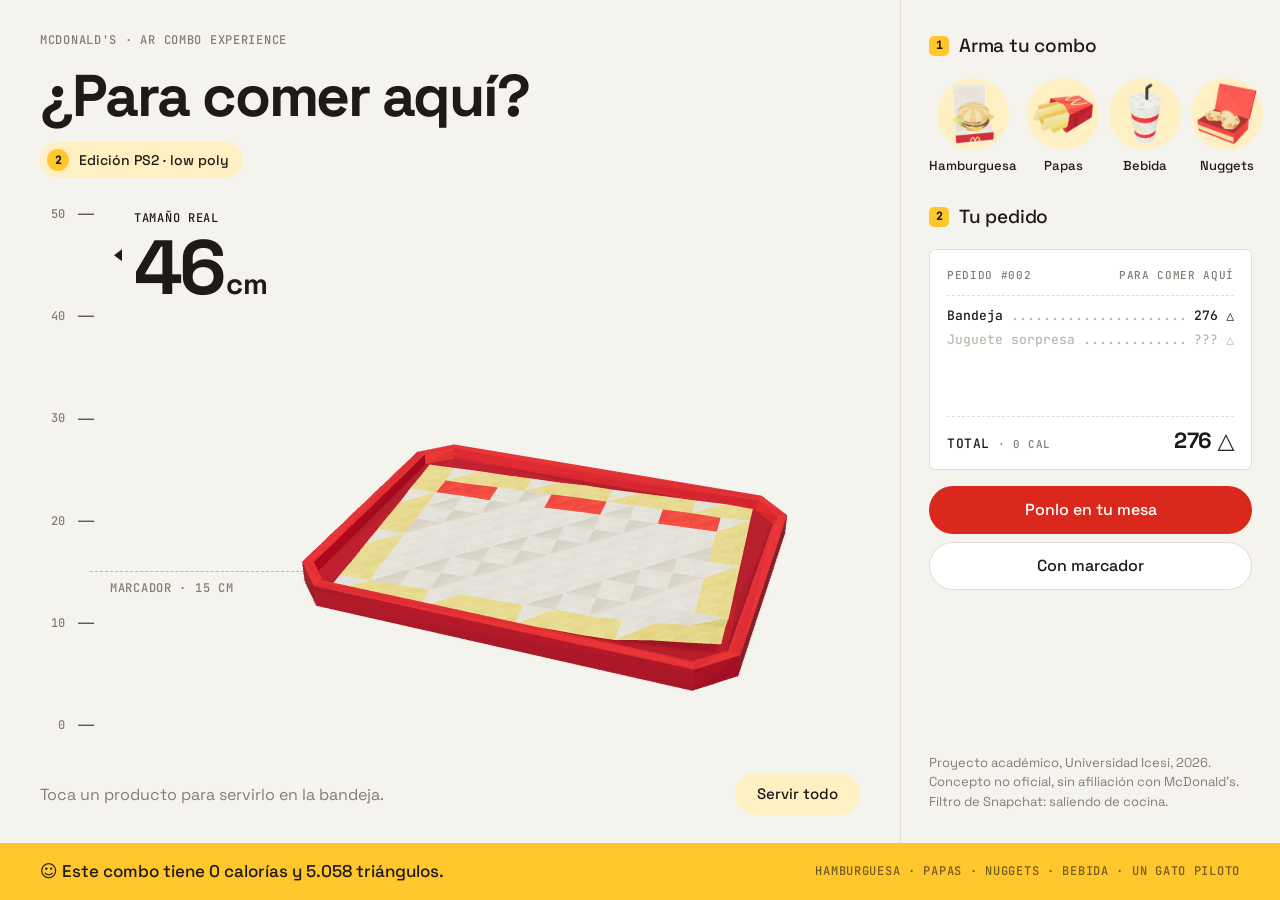
==== commit f232757e: "Portada interactiva: arma tu combo sobre la bandeja con ticket y juguete sorpresa Co-Authored-By: Cl" ====
--- a/index.html
+++ b/index.html
@@ -4,11 +4,11 @@
   <meta charset="utf-8">
   <meta name="viewport" content="width=device-width, initial-scale=1">
   <title>¿Para comer aquí? · McDonald's AR Combo Experience</title>
-  <meta name="description" content="Un combo low poly estilo PS2 que se sirve en tu mesa, a tamaño real.">
+  <meta name="description" content="Arma un combo low poly estilo PS2 y sírvelo en tu mesa, a tamaño real.">
   <link rel="icon" href="img/icon.png">
   <link rel="preload" href="fonts/space-grotesk-700.woff2" as="font" type="font/woff2" crossorigin>
+  <link rel="modulepreload" href="lib/three-combo.min.js">
   <link rel="stylesheet" href="style.css">
-  <script type="module" src="lib/model-viewer.min.js"></script>
 </head>
 <body>
   <div class="home">
@@ -34,48 +34,47 @@
           <div class="ref" style="bottom:30%"><span class="mono">Marcador · 15 cm</span></div>
         </div>
 
-        <div class="stage">
-          <model-viewer src="models/McDonalds_AR_Combo.glb" poster="img/poster.png"
-            alt="Bandeja low poly con hamburguesa en su caja abierta, papas regadas, bebida, nuggets y un robot-lata con un gato adentro"
-            camera-controls disable-zoom auto-rotate auto-rotate-delay="0" rotation-per-second="10deg" interaction-prompt="none"
-            id="combo" camera-orbit="20deg 62deg 90%" environment-image="neutral" exposure="0.95" tone-mapping="aces"
-            shadow-intensity="0.7" shadow-softness="1" autoplay></model-viewer>
+        <!-- Mismo modelo de las tres experiencias (models/McDonalds_AR_Combo.glb). Cada producto es una malla aparte. -->
+        <div class="stage" id="stage" aria-label="Bandeja 3D. Arrastra para girarla.">
+          <p class="loading mono" id="loading">Preparando la bandeja…</p>
         </div>
       </section>
 
-      <div class="cta">
-        <a class="btn" href="webar.html">Sí, en mi mesa</a>
-        <a class="btn soft" href="data/marcadores_imprimir.pdf" target="_blank">Para llevar: imprimir marcador</a>
+      <div class="hint">
+        <p id="hint">Toca un producto para servirlo en la bandeja.</p>
+        <button class="btn soft" id="all" type="button">Servir todo</button>
       </div>
     </main>
 
     <aside class="aside">
       <section>
-        <h2><i>3</i>Formas de servirlo</h2>
-        <div class="ways">
-          <a class="way" href="webar.html">
-            <span class="disc"><svg viewBox="0 0 34 34" fill="none" stroke="#1E1A17" stroke-width="2" stroke-linejoin="round" aria-hidden="true"><rect x="9" y="3" width="16" height="28" rx="3"/><path d="M17 11l5 3v6l-5 3-5-3v-6z"/><path d="M12 14l5 3 5-3M17 17v6"/></svg></span>
-            <span>En tu mesa<small>WebAR</small></span>
-          </a>
-          <a class="way" href="marcador.html">
-            <span class="disc"><svg viewBox="0 0 34 34" fill="none" stroke="#1E1A17" stroke-width="2" stroke-linejoin="round" aria-hidden="true"><rect x="4" y="4" width="26" height="26"/><rect x="11" y="11" width="12" height="12"/><path d="M14 14v6M17 14h3v3"/></svg></span>
-            <span>Con marcador<small>AR.js</small></span>
-          </a>
+        <h2><i>1</i>Arma tu combo</h2>
+        <div class="menu" role="group" aria-label="Productos">
+          <button class="item" type="button" data-key="burger" aria-pressed="false"><span class="disc"><img src="img/items/burger.png" alt=""></span>Hamburguesa</button>
+          <button class="item" type="button" data-key="fries" aria-pressed="false"><span class="disc"><img src="img/items/fries.png" alt=""></span>Papas</button>
+          <button class="item" type="button" data-key="drink" aria-pressed="false"><span class="disc"><img src="img/items/drink.png" alt=""></span>Bebida</button>
+          <button class="item" type="button" data-key="nuggets" aria-pressed="false"><span class="disc"><img src="img/items/nuggets.png" alt=""></span>Nuggets</button>
         </div>
       </section>
 
-      <!-- Cuando publiquen el Lens: cambien href="#" por el enlace de Snapchat, muevan este <a> a la sección de arriba y borren esta sección -->
-      <section class="off">
-        <h2><i>…</i>Saliendo de cocina</h2>
-        <div class="ways">
-          <a class="way" id="lens-card" href="#" aria-disabled="true">
-            <span class="disc"><svg viewBox="0 0 34 34" fill="none" stroke-width="2" stroke-linejoin="round" aria-hidden="true"><circle cx="17" cy="17" r="12"/><path d="M17 10l2 5 5 2-5 2-2 5-2-5-5-2 5-2z"/></svg></span>
-            <span>En Snapchat<small>Lens Studio</small></span>
-          </a>
+      <section>
+        <h2><i>2</i>Tu pedido</h2>
+        <div class="ticket" aria-live="polite">
+          <div class="head"><span>Pedido #002</span><span>Para comer aquí</span></div>
+          <ul id="lines">
+            <li><span>Bandeja</span><span>276 △</span></li>
+            <li class="mystery" id="mystery"><span>Juguete sorpresa</span><span>??? △</span></li>
+          </ul>
+          <div class="total"><span>Total <small>· 0 cal</small></span><b><span id="total">276</span> △</b></div>
+        </div>
+        <div class="pay">
+          <a class="btn" href="webar.html">Ponlo en tu mesa</a>
+          <a class="btn line" href="marcador.html">Con marcador</a>
+          <!-- Cuando publiquen el Lens, agreguen aquí: <a class="btn line" href="ENLACE_DE_SNAPCHAT">En Snapchat</a> -->
         </div>
       </section>
 
-      <p class="credit">Proyecto académico, Universidad Icesi, 2026. Concepto no oficial, sin afiliación con McDonald's. La cámara pide permiso y necesita HTTPS.</p>
+      <p class="credit">Proyecto académico, Universidad Icesi, 2026. Concepto no oficial, sin afiliación con McDonald's. Filtro de Snapchat: saliendo de cocina.</p>
     </aside>
 
     <footer class="strip">
@@ -83,9 +82,218 @@
       <span class="mono">Hamburguesa · papas · nuggets · bebida · un gato piloto</span>
     </footer>
   </div>
-  <script>
-    // En pantallas angostas la cámara se aleja para que la bandeja no se corte
-    if (matchMedia('(max-width: 1000px)').matches) document.getElementById('combo').cameraOrbit = '20deg 62deg 108%';
+
+  <script type="module">
+    import { WebGLRenderer, Scene, PerspectiveCamera, PMREMGenerator, DirectionalLight, Mesh, PlaneGeometry, ShadowMaterial,
+      Box3, Vector3, AnimationMixer, LoopRepeat, ACESFilmicToneMapping, PCFShadowMap, MathUtils, Timer,
+      GLTFLoader, OrbitControls, RoomEnvironment } from './lib/three-combo.min.js';
+
+    // Qué malla del .glb corresponde a cada producto, y sus triángulos reales
+    const ITEMS = {
+      burger:  { name: 'Hamburguesa', nodes: ['04_BIGMAC_BOX', '01_BURGER'], tris: 1250 },
+      fries:   { name: 'Papas', nodes: ['02_FRIES'], tris: 180 },
+      drink:   { name: 'Bebida', nodes: ['03_DRINK'], tris: 520 },
+      nuggets: { name: 'Nuggets y ketchup', nodes: ['05_EXTRAS'], tris: 716 },
+    };
+    const TOY = { name: 'Robot y gato piloto', nodes: ['07_TOY', '06_COIN'], tris: 2116 };
+    const TRAY_TRIS = 276;
+
+    const stage = document.getElementById('stage');
+    const loading = document.getElementById('loading');
+    const hint = document.getElementById('hint');
+    const allBtn = document.getElementById('all');
+    const lines = document.getElementById('lines');
+    const mystery = document.getElementById('mystery');
+    const totalEl = document.getElementById('total');
+    const buttons = [...document.querySelectorAll('.item')];
+    const reduce = matchMedia('(prefers-reduced-motion: reduce)').matches;
+    const fmt = n => n.toLocaleString('es-CO');
+
+    // ---------- Escena ----------
+    let renderer;
+    try {
+      renderer = new WebGLRenderer({ antialias: true, alpha: true });
+    } catch (e) { // sin WebGL: se muestra la foto del combo completo
+      loading.remove();
+      stage.insertAdjacentHTML('beforeend', '<img class="fallback" src="img/poster.png" alt="Bandeja low poly con el combo completo">');
+      buttons.forEach(b => b.disabled = true); allBtn.hidden = true;
+      throw e;
+    }
+    renderer.setPixelRatio(Math.min(devicePixelRatio, 2));
+    renderer.toneMapping = ACESFilmicToneMapping;
+    renderer.toneMappingExposure = 0.9;
+    renderer.shadowMap.enabled = true;
+    renderer.shadowMap.type = PCFShadowMap;
+    stage.appendChild(renderer.domElement);
+
+    const scene = new Scene();
+    scene.environment = new PMREMGenerator(renderer).fromScene(new RoomEnvironment(), 0.04).texture;
+    scene.environmentIntensity = 0.6;
+
+    const sun = new DirectionalLight(0xfff4e6, 1.1);
+    sun.position.set(0.35, 1.2, 0.55);
+    sun.castShadow = true;
+    sun.shadow.mapSize.set(1024, 1024);
+    Object.assign(sun.shadow.camera, { left: -0.4, right: 0.4, top: 0.4, bottom: -0.4, near: 0.1, far: 3 });
+    sun.shadow.bias = -0.0005; sun.shadow.radius = 4;
+    scene.add(sun);
+
+    const ground = new Mesh(new PlaneGeometry(3, 3), new ShadowMaterial({ opacity: 0.16 }));
+    ground.rotation.x = -Math.PI / 2; ground.receiveShadow = true;
+    scene.add(ground);
+
+    const camera = new PerspectiveCamera(30, 1, 0.01, 10);
+    const controls = new OrbitControls(camera, renderer.domElement);
+    Object.assign(controls, { enableZoom: false, enablePan: false, enableDamping: true, dampingFactor: 0.08,
+      minPolarAngle: MathUtils.degToRad(25), maxPolarAngle: MathUtils.degToRad(80) });
+
+    const center = new Vector3();
+    let radius = 0.3;
+    function frame() {
+      const w = stage.clientWidth, h = stage.clientHeight;
+      if (!w || !h) return;
+      renderer.setSize(w, h, false);
+      camera.aspect = w / h; camera.updateProjectionMatrix();
+      const vfov = MathUtils.degToRad(camera.fov);
+      const hfov = 2 * Math.atan(Math.tan(vfov / 2) * camera.aspect);
+      const dist = radius / Math.sin(Math.min(vfov, hfov) / 2) * 0.92;
+      const az = MathUtils.degToRad(20), pol = MathUtils.degToRad(62);
+      camera.position.set(center.x + dist * Math.sin(pol) * Math.sin(az), center.y + dist * Math.cos(pol), center.z + dist * Math.sin(pol) * Math.cos(az));
+      controls.target.copy(center); controls.update();
+    }
+    new ResizeObserver(frame).observe(stage);
+
+    // ---------- Caída de cada producto ----------
+    const DROP = 0.28; // metros sobre su lugar
+    const tweens = [];
+    const bounce = t => { // easeOutBounce
+      const n = 7.5625, d = 2.75;
+      if (t < 1 / d) return n * t * t;
+      if (t < 2 / d) return n * (t -= 1.5 / d) * t + 0.75;
+      if (t < 2.5 / d) return n * (t -= 2.25 / d) * t + 0.9375;
+      return n * (t -= 2.625 / d) * t + 0.984375;
+    };
+    function drop(node, delay = 0) {
+      const base = node.userData.baseY;
+      if (reduce) { node.position.y = base; node.visible = true; return; }
+      node.position.y = base + DROP;
+      tweens.push({ node, base, start: performance.now() + delay, dur: 620 });
+    }
+
+    // ---------- Sonido de moneda (solo cuando aparece la sorpresa) ----------
+    let audio = null;
+    function coin() {
+      try { audio ??= new (window.AudioContext || window.webkitAudioContext)(); } catch (e) { return; }
+      const t = audio.currentTime;
+      [[988, 0], [1319, 0.08]].forEach(([f, d]) => {
+        const o = audio.createOscillator(), g = audio.createGain();
+        o.type = 'triangle'; o.frequency.value = f;
+        g.gain.setValueAtTime(0.0001, t + d); g.gain.exponentialRampToValueAtTime(0.12, t + d + 0.01);
+        g.gain.exponentialRampToValueAtTime(0.0001, t + d + (d ? 0.32 : 0.09));
+        o.connect(g).connect(audio.destination); o.start(t + d); o.stop(t + d + 0.4);
+      });
+    }
+
+    // ---------- Pedido ----------
+    const nodes = {};
+    let ready = false, mixer = null, coinAction = null, total = TRAY_TRIS, done = false;
+    const served = new Set();
+    const timers = [];
+    const later = (fn, ms) => timers.push(setTimeout(fn, reduce ? 0 : ms));
+
+    function addLine(name, tris, before) {
+      lines.querySelectorAll('.new').forEach(l => l.classList.remove('new'));
+      const li = document.createElement('li');
+      li.className = 'new';
+      li.innerHTML = `<span></span><span>${fmt(tris)} △</span>`;
+      li.firstChild.textContent = name;
+      lines.insertBefore(li, before);
+      total += tris; totalEl.textContent = fmt(total);
+    }
+
+    function serve(key) {
+      if (!ready || served.has(key)) return;
+      served.add(key);
+      const item = ITEMS[key];
+      item.nodes.forEach((n, i) => drop(nodes[n], i * 180));
+      addLine(item.name, item.tris, mystery);
+      const b = buttons.find(b => b.dataset.key === key);
+      b.setAttribute('aria-pressed', 'true'); b.disabled = true;
+      const left = Object.keys(ITEMS).length - served.size;
+      hint.textContent = left ? `Faltan ${left}. Toca otro producto.` : '¡Sorpresa! Viene con juguete.';
+      if (!left) { allBtn.disabled = true; later(surprise, 750); }
+    }
+
+    function surprise() {
+      drop(nodes['07_TOY']);
+      later(() => {
+        nodes['06_COIN'].visible = true;
+        coinAction?.reset().play();
+        coin();
+      }, 500);
+      mystery.remove();
+      addLine(TOY.name, TOY.tris, null);
+      done = true; allBtn.disabled = false; allBtn.textContent = 'Volver a armar';
+      hint.textContent = 'Combo completo. Ahora ponlo en tu mesa.';
+    }
+
+    function reset() {
+      timers.forEach(clearTimeout); timers.length = 0; tweens.length = 0;
+      served.clear(); done = false; total = TRAY_TRIS; totalEl.textContent = fmt(total);
+      Object.values(ITEMS).concat(TOY).forEach(it => it.nodes.forEach(n => nodes[n].visible = false));
+      coinAction?.stop();
+      [...lines.children].slice(1).forEach(li => li.remove());
+      lines.appendChild(mystery);
+      buttons.forEach(b => { b.setAttribute('aria-pressed', 'false'); b.disabled = false; });
+      allBtn.textContent = 'Servir todo';
+      hint.textContent = 'Toca un producto para servirlo en la bandeja.';
+    }
+
+    buttons.forEach(b => b.addEventListener('click', () => serve(b.dataset.key)));
+    allBtn.addEventListener('click', () => {
+      if (done) return reset();
+      Object.keys(ITEMS).filter(k => !served.has(k)).forEach((k, i) => later(() => serve(k), i * 260));
+    });
+
+    // ---------- Cargar el modelo ----------
+    new GLTFLoader().load('models/McDonalds_AR_Combo.glb', gltf => {
+      const root = gltf.scene;
+      root.traverse(o => {
+        if (!o.isMesh) return;
+        o.castShadow = true;
+        o.receiveShadow = o.name === '00_TRAY' || o.name === '05_EXTRAS';
+      });
+      scene.add(root);
+      const box = new Box3().setFromObject(root);
+      box.getCenter(center); radius = box.getSize(new Vector3()).length() / 2;
+      center.y -= 0.02;
+      ground.position.y = box.min.y;
+      root.traverse(o => { if (/^0[1-7]_/.test(o.name)) { o.userData.baseY = o.position.y; o.visible = false; nodes[o.name] = o; } });
+      if (gltf.animations.length) {
+        mixer = new AnimationMixer(root);
+        coinAction = mixer.clipAction(gltf.animations[0]); coinAction.setLoop(LoopRepeat, Infinity);
+      }
+      ready = true;
+      loading.remove();
+      frame();
+    }, undefined, () => { loading.textContent = 'No se pudo cargar el modelo.'; });
+
+    const timer = new Timer();
+    renderer.setAnimationLoop(() => {
+      timer.update();
+      const now = performance.now();
+      for (let i = tweens.length - 1; i >= 0; i--) {
+        const tw = tweens[i];
+        if (now < tw.start) continue;
+        tw.node.visible = true;
+        const t = Math.min((now - tw.start) / tw.dur, 1);
+        tw.node.position.y = tw.base + DROP * (1 - bounce(t));
+        if (t === 1) tweens.splice(i, 1);
+      }
+      mixer?.update(timer.getDelta());
+      controls.update();
+      renderer.render(scene, camera);
+    });
   </script>
 </body>
 </html>
--- a/style.css
+++ b/style.css
@@ -41,15 +41,15 @@
 .btn.line { background: var(--surface); color: var(--ink); box-shadow: inset 0 0 0 1px var(--line); }
 .btn.line:hover { box-shadow: inset 0 0 0 1px var(--faint); }
 
-/* ---------------- Portada ---------------- */
-.home { min-height: 100dvh; display: grid; grid-template-columns: 1fr 340px; grid-template-rows: 1fr auto; }
+/* ---------------- Portada: arma tu combo ---------------- */
+.home { min-height: 100dvh; display: grid; grid-template-columns: 1fr 380px; grid-template-rows: 1fr auto; }
 .main { padding: 32px 40px 28px; display: grid; grid-template-rows: auto 1fr auto; min-width: 0; }
 .kicker { color: var(--muted); }
 .title { margin-top: 18px; font-weight: 700; font-size: clamp(38px, 4.6vw, 64px); line-height: 1; letter-spacing: -.035em; }
 .tag { display: inline-flex; align-items: center; gap: 10px; margin-top: 16px; padding: 7px 14px 7px 7px; border-radius: 999px; background: var(--yellow-soft); font-weight: 500; font-size: 14px; }
 .tag i { width: 22px; height: 22px; border-radius: 50%; background: var(--yellow); display: grid; place-items: center; font: 700 11px/1 var(--mono); font-style: normal; }
 
-.board { display: grid; grid-template-columns: 220px 1fr; align-items: stretch; min-height: 420px; margin: 8px 0 12px; }
+.board { display: grid; grid-template-columns: 200px 1fr; align-items: stretch; min-height: 420px; margin: 8px 0 12px; }
 
 /* Regla de tamaño real: 0 a 50 cm */
 .ruler { position: relative; margin: 28px 0 36px; }
@@ -64,29 +64,47 @@
 .ruler .now em { font-style: normal; display: block; margin-bottom: 8px; }
 .ruler .ref { position: absolute; left: 50px; right: -200px; border-top: 1.5px dashed var(--faint); }
 .ruler .ref span { position: absolute; left: 20px; top: 8px; color: var(--muted); white-space: nowrap; }
-.stage { z-index: 1; }
 
-.stage { position: relative; min-width: 0; }
-.stage model-viewer { position: absolute; inset: 0; width: 100%; height: 100%; background: transparent; --poster-color: transparent; }
+.stage { position: relative; min-width: 0; z-index: 1; }
+.stage canvas { position: absolute; inset: 0; width: 100%; height: 100%; display: block; touch-action: pan-y; cursor: grab; }
+.stage canvas:active { cursor: grabbing; }
+.stage .fallback { position: absolute; inset: 0; width: 100%; height: 100%; object-fit: contain; }
+.stage .loading { position: absolute; left: 50%; top: 50%; transform: translate(-50%, -50%); color: var(--muted); }
 
-.cta { display: flex; flex-wrap: wrap; gap: 10px; }
+.hint { display: flex; align-items: center; justify-content: space-between; flex-wrap: wrap; gap: 10px 16px; }
+.hint p { color: var(--muted); }
+.hint .btn { min-height: 42px; font-size: 15px; }
 
-.aside { border-left: 1px solid var(--line); padding: 32px 28px; display: flex; flex-direction: column; gap: 34px; }
+.aside { border-left: 1px solid var(--line); padding: 32px 28px; display: flex; flex-direction: column; gap: 30px; min-width: 0; }
 .aside h2 { display: flex; align-items: center; gap: 10px; font-size: 19px; font-weight: 500; letter-spacing: -.01em; }
 .aside h2 i { width: 20px; height: 20px; border-radius: 5px; background: var(--yellow); display: grid; place-items: center; font: 700 11px/1 var(--mono); font-style: normal; }
-.aside .off h2 i { background: var(--line); color: var(--muted); }
-.ways { display: grid; grid-template-columns: repeat(2, 1fr); gap: 22px 12px; margin-top: 20px; }
-.way { display: grid; justify-items: center; gap: 10px; text-align: center; font-size: 14px; font-weight: 500; line-height: 1.3; }
-.way .disc { width: 76px; height: 76px; border-radius: 50%; display: grid; place-items: center; background: var(--yellow-soft); box-shadow: inset 0 0 0 1px transparent; transition: box-shadow .15s, background .15s; }
-.way .disc svg { width: 34px; height: 34px; }
-.way:hover .disc { background: var(--yellow); }
-.way small { display: block; color: var(--muted); font-weight: 400; }
-.off .way { color: var(--faint); cursor: default; }
-.off .way .disc { background: transparent; box-shadow: inset 0 0 0 1.5px var(--line); }
-.off .way:hover .disc { background: transparent; }
-.off .way svg * { stroke: var(--faint); }
+
+/* Menú: los productos que se sirven en la bandeja */
+.menu { display: grid; grid-template-columns: repeat(4, 1fr); gap: 10px; margin-top: 18px; }
+.item { display: grid; justify-items: center; gap: 8px; border: 0; background: none; cursor: pointer; text-align: center; font-size: 13px; font-weight: 500; line-height: 1.2; }
+.item .disc { position: relative; width: 72px; height: 72px; border-radius: 50%; background: var(--yellow-soft); display: grid; place-items: center; transition: background .15s; }
+.item img { width: 64px; height: 64px; object-fit: contain; }
+.item:hover .disc { background: var(--yellow); }
+.item[aria-pressed="true"] { cursor: default; color: var(--muted); }
+.item[aria-pressed="true"] .disc { background: transparent; box-shadow: inset 0 0 0 1.5px var(--line); }
+.item[aria-pressed="true"] img { opacity: .35; }
+.item[aria-pressed="true"] .disc::after { content: '✓'; position: absolute; right: -2px; top: -2px; width: 22px; height: 22px; border-radius: 50%; background: var(--ink); color: #fff; font-size: 12px; display: grid; place-items: center; }
+
+/* Ticket */
+.ticket { background: var(--surface); box-shadow: inset 0 0 0 1px var(--line); border-radius: 6px; padding: 18px 18px 16px; font: 500 13px/1.5 var(--mono); margin-top: 18px; }
+.ticket .head { display: flex; justify-content: space-between; color: var(--muted); text-transform: uppercase; letter-spacing: .06em; font-size: 11px; padding-bottom: 12px; border-bottom: 1.5px dashed var(--line); }
+.ticket ul { list-style: none; padding: 10px 0; display: grid; grid-template-columns: minmax(0, 1fr); gap: 4px; min-height: 120px; align-content: start; }
+.ticket li { display: flex; gap: 8px; min-width: 0; }
+.ticket li span:first-child { flex: 1; min-width: 0; overflow: hidden; white-space: nowrap; }
+.ticket li span:first-child::after { content: ' ..........................................'; color: var(--faint); }
+.ticket li.mystery { color: var(--faint); }
+.ticket li.new { background: var(--yellow-soft); margin: 0 -6px; padding: 0 6px; border-radius: 3px; }
+.ticket .total { display: flex; justify-content: space-between; align-items: baseline; padding-top: 12px; border-top: 1.5px dashed var(--line); text-transform: uppercase; letter-spacing: .04em; }
+.ticket .total b { font: 700 22px/1 var(--sans); letter-spacing: -.02em; text-transform: none; }
+.ticket .total small { color: var(--muted); }
+.pay { display: grid; gap: 8px; margin-top: 16px; }
+.pay .btn { width: 100%; }
 .aside .credit { margin-top: auto; color: var(--muted); font-size: 13px; line-height: 1.5; }
-.aside .credit a { color: var(--ink); text-decoration: underline; text-underline-offset: 3px; }
 
 .strip { grid-column: 1 / -1; background: var(--yellow); padding: 16px 40px; display: flex; align-items: center; justify-content: space-between; gap: 8px 24px; flex-wrap: wrap; }
 .strip p { font-weight: 500; font-size: 17px; }
@@ -94,8 +112,8 @@
 
 @media (max-width: 1000px) {
   .home { grid-template-columns: 1fr; }
-  .main { padding: 22px 18px 20px; }
-  .board { position: relative; grid-template-columns: 1fr; min-height: 0; margin: 4px 0 16px; }
+  .main { padding: 22px 18px 16px; }
+  .board { position: relative; grid-template-columns: 1fr; min-height: 0; margin: 4px 0 10px; }
   .ruler { position: absolute; left: 0; top: 0; bottom: 0; width: 100%; margin: 12px 0 18px; pointer-events: none; }
   .ruler .now { left: 46px; }
   .ruler .now b { font-size: 42px; }
@@ -105,12 +123,13 @@
   .ruler li::after { width: 10px; }
   .ruler .ref { display: none; }
   .stage { height: 380px; }
-  .cta .btn { flex: 1 1 100%; }
-  .strip .mono { display: none; }
-  .aside { border-left: 0; border-top: 1px solid var(--line); padding: 26px 18px; gap: 28px; }
-  .ways { grid-template-columns: repeat(3, 1fr); }
+  .hint p { font-size: 14px; }
+  .aside { border-left: 0; border-top: 1px solid var(--line); padding: 22px 18px 26px; gap: 26px; }
+  .item .disc { width: 66px; height: 66px; }
+  .item img { width: 58px; height: 58px; }
   .strip { padding: 14px 18px; }
   .strip p { font-size: 15px; }
+  .strip .mono { display: none; }
 }
 
 /* ---------------- Visor WebAR ---------------- */
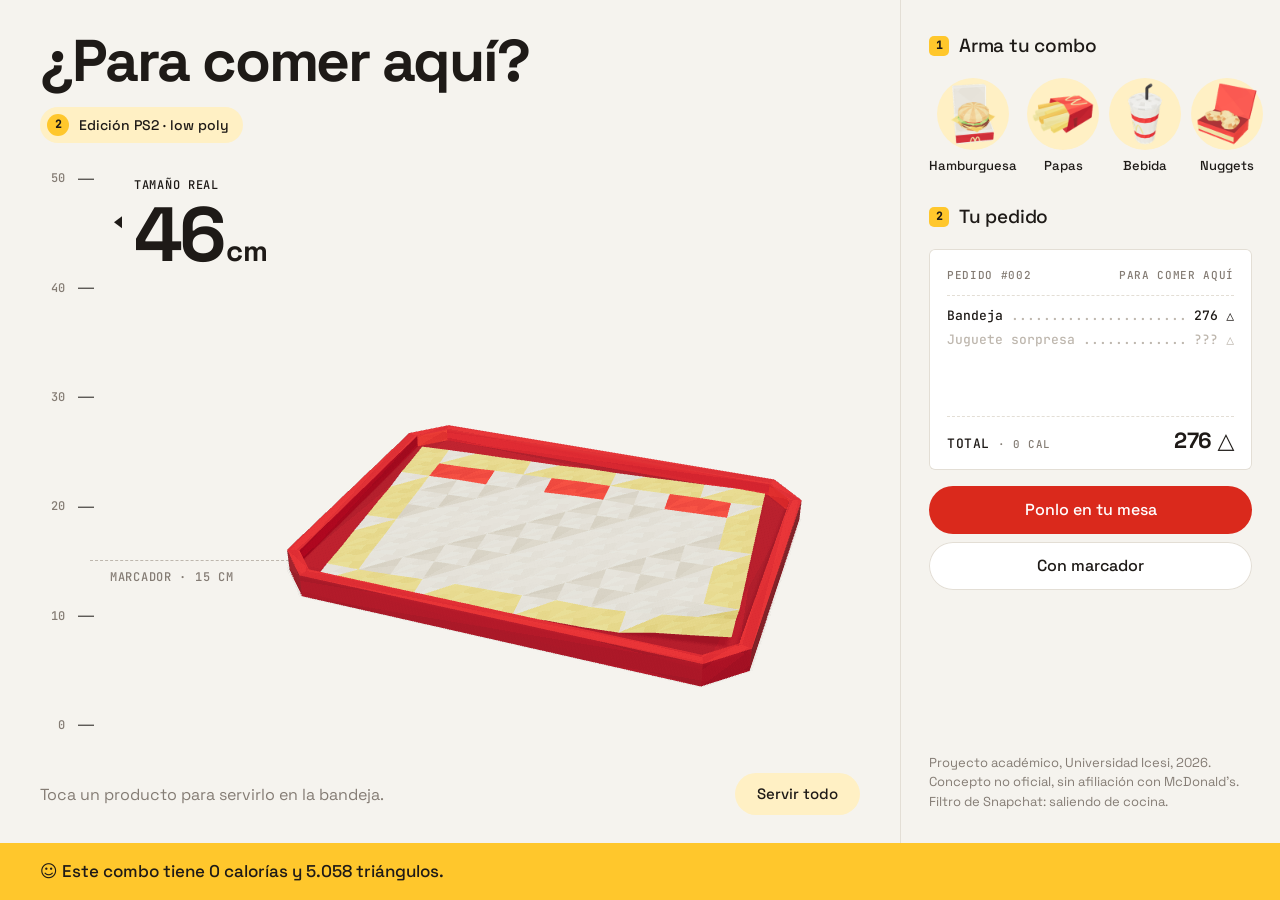
==== commit 29a659f6: "Quita el encabezado pequeño y la lista de productos de la franja Co-Authored-By: Claude Opus 5.5 <no" ====
--- a/index.html
+++ b/index.html
@@ -14,7 +14,6 @@
   <div class="home">
     <main class="main">
       <header>
-        <p class="kicker mono">McDonald's · AR Combo Experience</p>
         <h1 class="title">¿Para comer aquí?</h1>
         <span class="tag"><i>2</i>Edición PS2 · low poly</span>
       </header>
@@ -79,7 +78,6 @@
 
     <footer class="strip">
       <p>☺ Este combo tiene 0 calorías y 5.058 triángulos.</p>
-      <span class="mono">Hamburguesa · papas · nuggets · bebida · un gato piloto</span>
     </footer>
   </div>
 
--- a/style.css
+++ b/style.css
@@ -45,7 +45,7 @@
 .home { min-height: 100dvh; display: grid; grid-template-columns: 1fr 380px; grid-template-rows: 1fr auto; }
 .main { padding: 32px 40px 28px; display: grid; grid-template-rows: auto 1fr auto; min-width: 0; }
 .kicker { color: var(--muted); }
-.title { margin-top: 18px; font-weight: 700; font-size: clamp(38px, 4.6vw, 64px); line-height: 1; letter-spacing: -.035em; }
+.title { margin-top: 0; font-weight: 700; font-size: clamp(38px, 4.6vw, 64px); line-height: 1; letter-spacing: -.035em; }
 .tag { display: inline-flex; align-items: center; gap: 10px; margin-top: 16px; padding: 7px 14px 7px 7px; border-radius: 999px; background: var(--yellow-soft); font-weight: 500; font-size: 14px; }
 .tag i { width: 22px; height: 22px; border-radius: 50%; background: var(--yellow); display: grid; place-items: center; font: 700 11px/1 var(--mono); font-style: normal; }
 
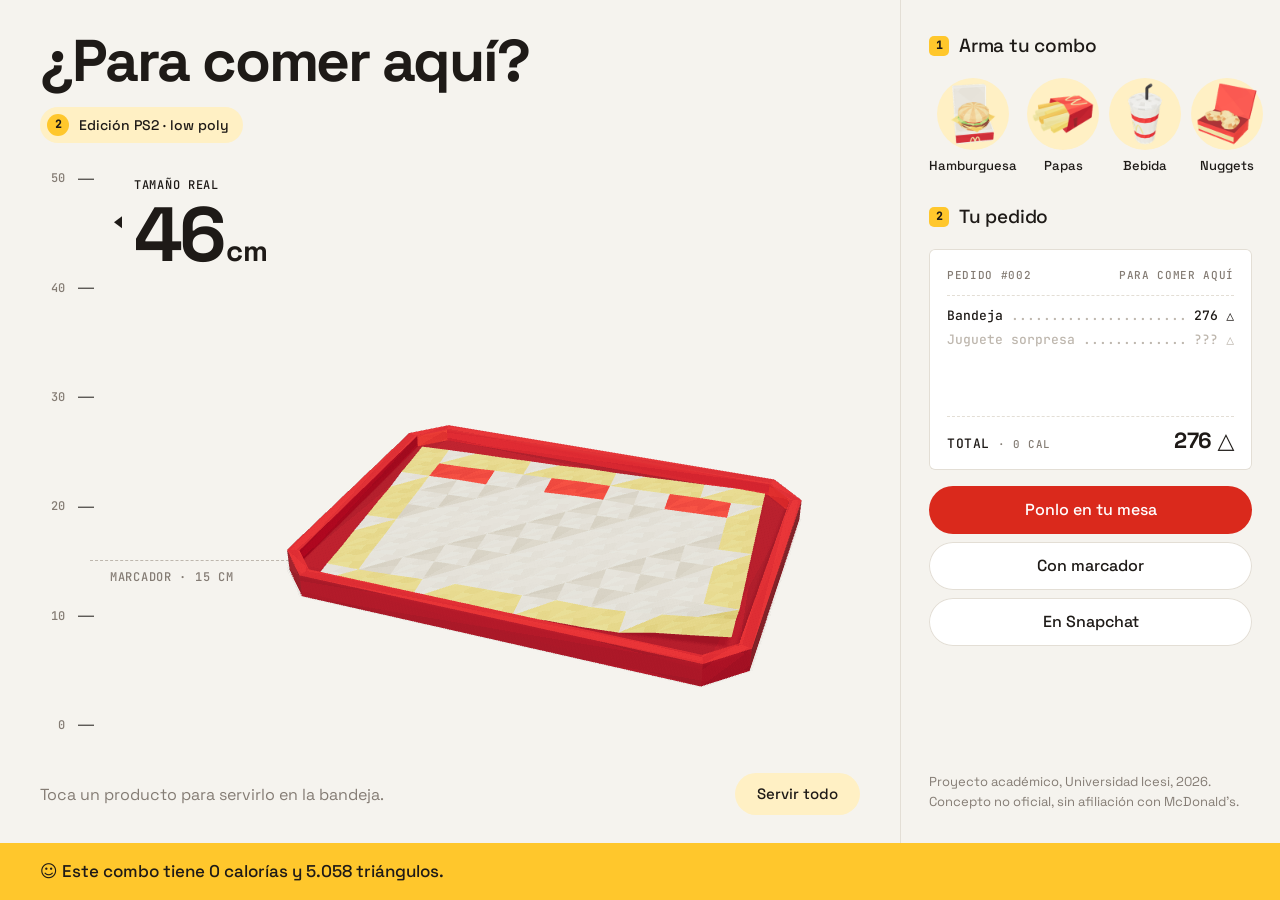
==== commit fd37dd5f: "Agrega el enlace al Lens de Snapchat Co-Authored-By: Claude Opus 5.5 <noreply@anthropic.com> Claude-" ====
--- a/index.html
+++ b/index.html
@@ -69,11 +69,11 @@
         <div class="pay">
           <a class="btn" href="webar.html">Ponlo en tu mesa</a>
           <a class="btn line" href="marcador.html">Con marcador</a>
-          <!-- Cuando publiquen el Lens, agreguen aquí: <a class="btn line" href="ENLACE_DE_SNAPCHAT">En Snapchat</a> -->
+          <a class="btn line" href="https://www.snapchat.com/lens/5468e732ee7e4c42881edccdb2828643" target="_blank" rel="noopener">En Snapchat</a>
         </div>
       </section>
 
-      <p class="credit">Proyecto académico, Universidad Icesi, 2026. Concepto no oficial, sin afiliación con McDonald's. Filtro de Snapchat: saliendo de cocina.</p>
+      <p class="credit">Proyecto académico, Universidad Icesi, 2026. Concepto no oficial, sin afiliación con McDonald's.</p>
     </aside>
 
     <footer class="strip">
